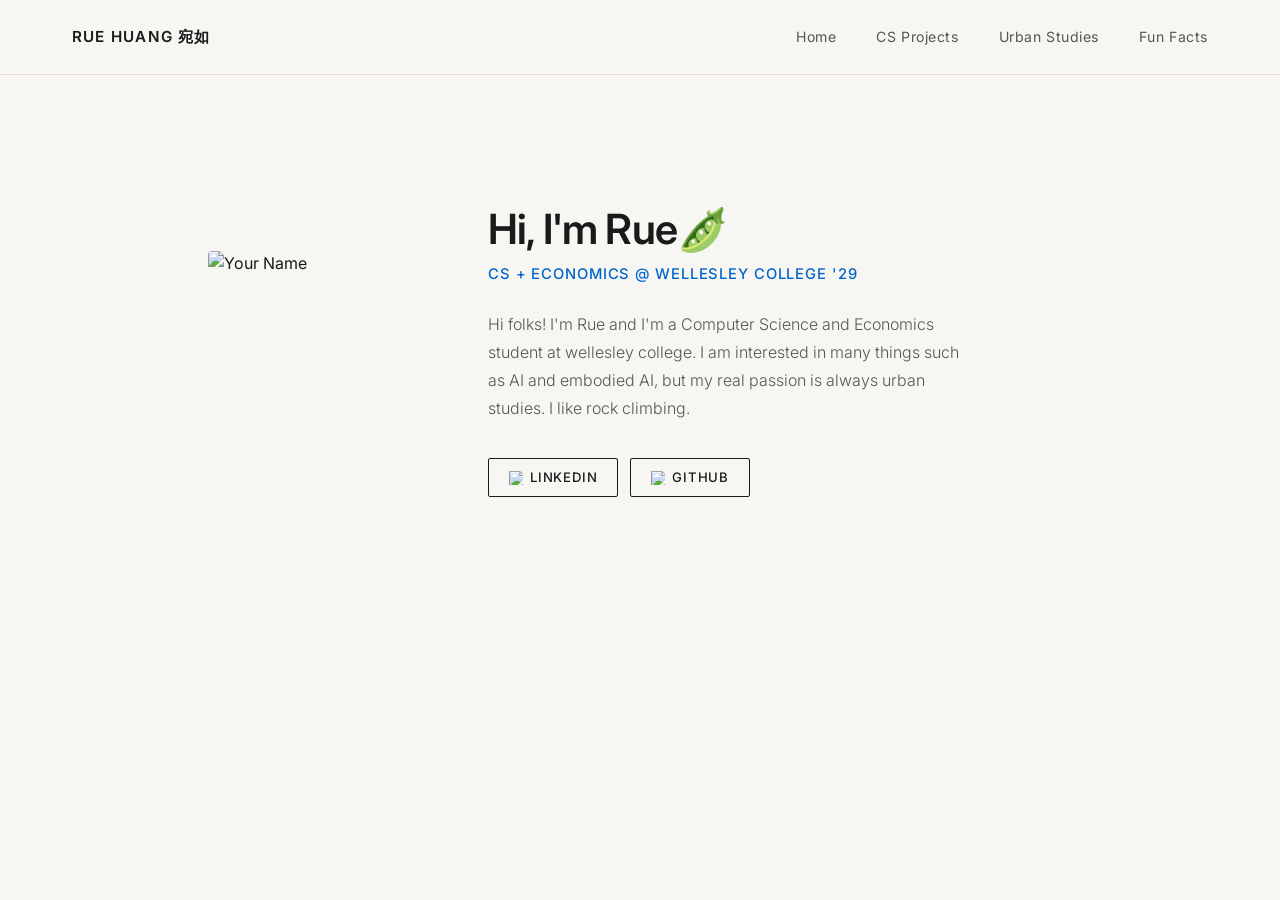
==== index.html @ 45bd581e "first commit" ====
<!DOCTYPE html>
<html lang="en">
<head>
  <meta charset="UTF-8" />
  <meta name="viewport" content="width=device-width, initial-scale=1.0" />
  <title>Rue Huang 宛如</title>
  <link rel="stylesheet" href="style.css" />
</head>
<body>

  <!-- 导航栏 -->
  <nav>
    <span class="nav-name">Rue Huang 宛如</span>
    <ul>
      <li><a href="index.html">Home</a></li>
      <li><a href="cs-projects.html">CS Projects</a></li>
      <li><a href="urban-studies.html">Urban Studies</a></li>
      <li><a href="fun-facts.html">Fun Facts</a></li>
    </ul>
  </nav>

  <!-- 主页内容 -->
  <main class="hero">
    <img src="assets/profile.jpg" alt="Your Name" class="profile-pic" />

    <div class="hero-text">
      <h1>Hi, I'm Rue🫛</h1>
      <p class="tagline">CS + Economics @ Wellesley College '29</p>

      <p class="bio">
        Hi folks! I'm Rue and I'm a Computer Science and Economics student at wellesley college. I am interested in many things such 
        as AI and embodied AI, but my real passion is always urban studies. I like rock climbing.

      </p>

      <!-- 社交链接 -->
      <div class="social-links">
        <a href="https://www.linkedin.com/in/wanruhuang1" target="_blank">
          <img src="https://cdn.jsdelivr.net/npm/simple-icons@v11/icons/linkedin.svg" alt="LinkedIn" />
          LinkedIn
        </a>
        <a href="https://github.com/wanrue1222" target="_blank">
          <img src="https://cdn.jsdelivr.net/npm/simple-icons@v11/icons/github.svg" alt="GitHub" />
          GitHub
        </a>
      </div>
    </div>
  </main>

</body>
</html>
---- style.css ----
/* ── 字体 ── */
@import url('https://fonts.googleapis.com/css2?family=Inter:wght@300;400;500;600&display=swap');

* {
  margin: 0;
  padding: 0;
  box-sizing: border-box;
}

body {
  font-family: 'Inter', sans-serif;
  background-color: #f8f6f2;
  color: #1a1a1a;
  line-height: 1.6;
}

/* ── 导航栏 ── */
nav {
  display: flex;
  justify-content: space-between;
  align-items: center;
  padding: 24px 72px;
  border-bottom: 1px solid #e2ddd6;
  position: sticky;
  top: 0;
  background: #f8f6f2;
  z-index: 100;
}

.nav-name {
  font-size: 0.95rem;
  font-weight: 600;
  letter-spacing: 0.08em;
  text-transform: uppercase;
}

nav ul {
  list-style: none;
  display: flex;
  gap: 40px;
}

nav a {
  text-decoration: none;
  color: #555;
  font-size: 0.88rem;
  font-weight: 400;
  letter-spacing: 0.04em;
  transition: color 0.2s;
}

nav a:hover {
  color: #1a1a1a;
}

/* ── 主页 Hero ── */
.hero {
  display: flex;
  align-items: center;
  gap: 80px;
  max-width: 960px;
  margin: 130px auto;
  padding: 0 48px;
}

.profile-pic {
  width: 200px;
  height: 200px;
  border-radius: 4px;        /* 锐利方角 */
  object-fit: cover;
  flex-shrink: 0;
}

.hero-text h1 {
  font-size: 2.6rem;
  font-weight: 600;
  letter-spacing: -0.02em;
  margin-bottom: 8px;
  line-height: 1.2;
}

.tagline {
  font-size: 0.92rem;
  color: #0066cc;            /* 暖金 */
  font-weight: 500;
  letter-spacing: 0.06em;
  text-transform: uppercase;
  margin-bottom: 24px;
}

.bio {
  font-size: 1rem;
  color: #555;
  margin-bottom: 36px;
  max-width: 480px;
  line-height: 1.75;
  font-weight: 300;
}

/* ── 社交链接 ── */
.social-links {
  display: flex;
  gap: 12px;
}

.social-links a {
  display: flex;
  align-items: center;
  gap: 7px;
  padding: 8px 20px;
  border: 1px solid #1a1a1a;
  border-radius: 2px;        /* 锐利 */
  text-decoration: none;
  color: #1a1a1a;
  font-size: 0.82rem;
  font-weight: 500;
  letter-spacing: 0.06em;
  text-transform: uppercase;
  transition: all 0.2s;
}

.social-links a:hover {
  background: #1a1a1a;
  color: #f8f6f2;
}

.social-links img {
  width: 14px;
  height: 14px;
  filter: none;
  transition: filter 0.2s;
}

.social-links a:hover img {
  filter: brightness(0) invert(1);
}

/* ── 其他页面通用（之后用到） ── */
.page-wrapper {
  max-width: 960px;
  margin: 100px auto;
  padding: 0 48px;
}

h2.section-title {
  font-size: 0.8rem;
  font-weight: 600;
  letter-spacing: 0.14em;
  text-transform: uppercase;
  color: #0066cc;
  margin-bottom: 48px;
}

.divider {
  border: none;
  border-top: 1px solid #e2ddd6;
  margin: 60px 0;
}
/* ── Project Cards ── */
.project-card {
  padding: 36px 0;
}

.project-header {
  display: flex;
  align-items: center;
  gap: 16px;
  margin-bottom: 14px;
}

.project-header h3 {
  font-size: 1.2rem;
  font-weight: 600;
  letter-spacing: -0.01em;
}

.project-tag {
  font-size: 0.72rem;
  font-weight: 500;
  letter-spacing: 0.1em;
  text-transform: uppercase;
  color: #0066cc;
  border: 1px solid #0066cc;
  padding: 2px 10px;
  border-radius: 2px;
}

.project-desc {
  font-size: 0.97rem;
  color: #555;
  font-weight: 300;
  max-width: 600px;
  line-height: 1.75;
  margin-bottom: 16px;
}

.project-link {
  font-size: 0.85rem;
  font-weight: 500;
  color: #0066cc;
  text-decoration: none;
  letter-spacing: 0.02em;
}

.project-link:hover {
  text-decoration: underline;
}
/* ── Exhibition Gallery ── */
.exhibit-gallery {
  display: grid;
  grid-template-columns: repeat(3, 1fr);
  gap: 12px;
  margin-top: 20px;
}

.exhibit-gallery img {
  width: 100%;
  aspect-ratio: 4/3;
  object-fit: cover;
  border-radius: 2px;
  filter: grayscale(20%);
  transition: filter 0.3s;
}

.exhibit-gallery img:hover {
  filter: grayscale(0%);
}

/* ── Map ── */
/* ── Map ── */
/* ── Map ── */
.map-hint {
  font-size: 0.78rem;
  color: #999;
  letter-spacing: 0.04em;
  margin-bottom: 16px;
  font-weight: 400;
}

.map-container {
  width: 100%;
  height: 420px;
  margin-bottom: 60px;
  border: 1px solid #e2ddd6;
  border-radius: 2px;
  overflow: hidden;
  filter: sepia(8%) contrast(95%);
}

#world-map {
  width: 100%;
  height: 100%;
}

/* Pin */
.custom-pin {
  background: none;
  border: none;
}

.pin-dot {
  width: 12px;
  height: 12px;
  background: #0066cc;
  border-radius: 50%;
  border: 2px solid #fff;
  box-shadow: 0 0 0 1px #0066cc;
  transition: transform 0.2s;
  cursor: pointer;
}

.pin-dot:hover {
  transform: scale(1.4);
}

/* Popup */
.custom-popup .leaflet-popup-content-wrapper {
  border-radius: 2px;
  box-shadow: 0 4px 24px rgba(0,0,0,0.10);
  border: 1px solid #e2ddd6;
  padding: 0;
}

.custom-popup .leaflet-popup-tip {
  background: #fff;
}

.map-popup {
  padding: 16px 20px;
  min-width: 200px;
}

.map-popup h4 {
  font-size: 0.9rem;
  font-weight: 600;
  letter-spacing: 0.04em;
  margin-bottom: 12px;
  color: #1a1a1a;
}

.popup-project {
  display: flex;
  flex-direction: column;
  margin-bottom: 10px;
}

.popup-project:last-child {
  margin-bottom: 0;
}

.popup-tag {
  font-size: 0.68rem;
  font-weight: 600;
  letter-spacing: 0.1em;
  text-transform: uppercase;
  color: #0066cc;
  margin-bottom: 2px;
}

.popup-title {
  font-size: 0.82rem;
  color: #444;
  font-weight: 300;
  line-height: 1.4;
}

/* ── Exhibition Gallery ── */
.exhibit-gallery {
  display: grid;
  grid-template-columns: repeat(3, 1fr);
  gap: 12px;
  margin-top: 20px;
}

.exhibit-gallery img {
  width: 100%;
  aspect-ratio: 4/3;
  object-fit: cover;
  border-radius: 2px;
  filter: grayscale(20%);
  transition: filter 0.3s;
}

.exhibit-gallery img:hover {
  filter: grayscale(0%);
}
/* ── Fun Facts ── */
.fun-intro {
  font-size: 1rem;
  color: #555;
  font-weight: 300;
  line-height: 1.85;
  max-width: 640px;
  margin-bottom: 48px;
}

/* Tabs */
.tab-bar {
  display: flex;
  gap: 0;
  border-bottom: 1px solid #e2ddd6;
  margin-bottom: 48px;
}

.tab-btn {
  background: none;
  border: none;
  border-bottom: 2px solid transparent;
  padding: 10px 24px;
  font-family: 'Inter', sans-serif;
  font-size: 0.85rem;
  font-weight: 500;
  letter-spacing: 0.06em;
  text-transform: uppercase;
  color: #999;
  cursor: pointer;
  margin-bottom: -1px;
  transition: all 0.2s;
}

.tab-btn.active {
  color: #1a1a1a;
  border-bottom: 2px solid #1a1a1a;
}

.tab-btn:hover {
  color: #1a1a1a;
}

.tab-content {
  display: none;
}

.tab-content.active {
  display: block;
}

.coming-soon {
  color: #aaa;
  font-size: 0.9rem;
  font-weight: 300;
  font-style: italic;
  padding: 60px 0;
}

/* Music sections */
.music-section {
  margin-bottom: 60px;
}

.music-section-title {
  font-size: 1.1rem;
  font-weight: 600;
  letter-spacing: -0.01em;
  margin-bottom: 4px;
}

.music-section-sub {
  font-size: 0.82rem;
  color: #999;
  font-weight: 300;
  margin-bottom: 28px;
  letter-spacing: 0.02em;
}

/* Playlist */
.playlist {
  display: flex;
  flex-direction: column;
  gap: 0;
}

.playlist-row {
  display: flex;
  align-items: center;
  gap: 20px;
  padding: 14px 0;
  border-bottom: 1px solid #f0ece6;
  transition: background 0.15s;
}

.playlist-row:hover {
  background: #f5f2ee;
  padding-left: 8px;
}

.pl-index {
  font-size: 0.72rem;
  color: #bbb;
  font-weight: 400;
  width: 24px;
  flex-shrink: 0;
  font-variant-numeric: tabular-nums;
}

.pl-info {
  display: flex;
  flex-direction: column;
  flex: 1;
}

.pl-song {
  font-size: 0.92rem;
  font-weight: 500;
  color: #1a1a1a;
}

.pl-artist {
  font-size: 0.78rem;
  color: #999;
  font-weight: 300;
}

.pl-genre {
  font-size: 0.72rem;
  color: #bbb;
  letter-spacing: 0.06em;
  text-transform: uppercase;
  flex-shrink: 0;
}

/* Ruefork */
.ruefork-grid {
  display: grid;
  grid-template-columns: repeat(auto-fill, minmax(200px, 1fr));
  gap: 24px;
}

.album-card {
  display: flex;
  flex-direction: column;
  gap: 10px;
}

.album-cover {
  width: 100%;
  aspect-ratio: 1;
  object-fit: cover;
  border-radius: 2px;
}

.placeholder-cover {
  background: #e8e4de;
}

.album-info {
  display: flex;
  flex-direction: column;
  gap: 2px;
}

.album-title {
  font-size: 0.88rem;
  font-weight: 600;
  color: #1a1a1a;
}

.album-artist {
  font-size: 0.78rem;
  color: #999;
  font-weight: 300;
}

.album-rating {
  font-size: 0.68rem;
  font-weight: 600;
  letter-spacing: 0.1em;
  text-transform: uppercase;
  padding: 2px 8px;
  border-radius: 2px;
  width: fit-content;
  margin-top: 4px;
}

.album-rating.love  { background: #1a1a1a; color: #f8f6f2; }
.album-rating.okay  { background: #e8e4de; color: #555; }
.album-rating.mid   { background: #f0ece6; color: #888; }
.album-rating.ugh   { background: #f8f6f2; color: #bbb; border: 1px solid #e2ddd6; }

.album-review {
  font-size: 0.78rem;
  color: #888;
  font-weight: 300;
  line-height: 1.6;
}

/* Practice Log */
.practice-log {
  display: flex;
  flex-direction: column;
  gap: 0;
}

.practice-entry {
  display: flex;
  gap: 32px;
  padding: 20px 0;
  border-bottom: 1px solid #f0ece6;
}

.practice-date {
  font-size: 0.75rem;
  color: #bbb;
  font-weight: 400;
  width: 72px;
  flex-shrink: 0;
  padding-top: 2px;
}

.practice-body {
  display: flex;
  flex-direction: column;
  gap: 6px;
}

.practice-instrument {
  font-size: 0.78rem;
  font-weight: 600;
  letter-spacing: 0.08em;
  text-transform: uppercase;
  color: #0066cc;
}

.practice-note {
  font-size: 0.88rem;
  color: #555;
  font-weight: 300;
  line-height: 1.7;
  max-width: 520px;
}
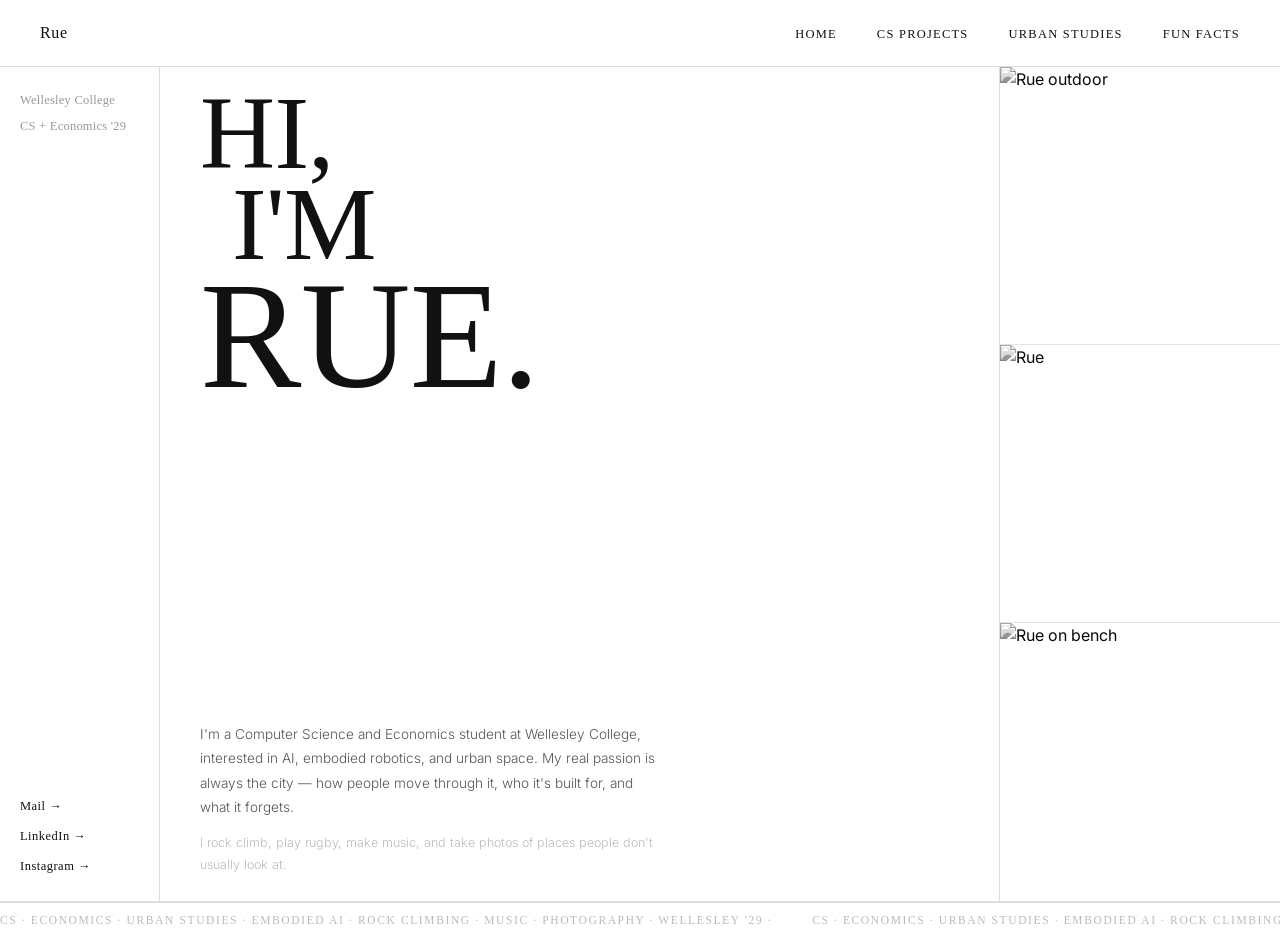
==== commit be35f593: "update" ====
--- a/index.html
+++ b/index.html
@@ -3,14 +3,13 @@
 <head>
   <meta charset="UTF-8" />
   <meta name="viewport" content="width=device-width, initial-scale=1.0" />
-  <title>Rue Huang 宛如</title>
+  <title>Rue</title>
   <link rel="stylesheet" href="style.css" />
 </head>
 <body>
 
-  <!-- 导航栏 -->
   <nav>
-    <span class="nav-name">Rue Huang 宛如</span>
+    <span class="nav-name">Rue</span>
     <ul>
       <li><a href="index.html">Home</a></li>
       <li><a href="cs-projects.html">CS Projects</a></li>
@@ -19,33 +18,57 @@
     </ul>
   </nav>
 
-  <!-- 主页内容 -->
-  <main class="hero">
-    <img src="assets/profile.jpg" alt="Your Name" class="profile-pic" />
+  <section class="hero-new">
 
-    <div class="hero-text">
-      <h1>Hi, I'm Rue🫛</h1>
-      <p class="tagline">CS + Economics @ Wellesley College '29</p>
-
-      <p class="bio">
-        Hi folks! I'm Rue and I'm a Computer Science and Economics student at wellesley college. I am interested in many things such 
-        as AI and embodied AI, but my real passion is always urban studies. I like rock climbing.
-
-      </p>
-
-      <!-- 社交链接 -->
-      <div class="social-links">
-        <a href="https://www.linkedin.com/in/wanruhuang1" target="_blank">
-          <img src="https://cdn.jsdelivr.net/npm/simple-icons@v11/icons/linkedin.svg" alt="LinkedIn" />
-          LinkedIn
-        </a>
-        <a href="https://github.com/wanrue1222" target="_blank">
-          <img src="https://cdn.jsdelivr.net/npm/simple-icons@v11/icons/github.svg" alt="GitHub" />
-          GitHub
-        </a>
+    <!-- 左列：只放meta + 社交 -->
+    <div class="hero-left">
+      <div class="hero-meta">
+        <span>Wellesley College</span>
+        <span>CS + Economics '29</span>
+      </div>
+      <div class="hero-social">
+        <a href="mailto:you@wellesley.edu">Mail →</a>
+        <a href="https://linkedin.com/in/yourprofile" target="_blank">LinkedIn →</a>
+        <a href="https://instagram.com/yourhandle" target="_blank">Instagram →</a>
       </div>
     </div>
-  </main>
+
+    <!-- 중앙：大标题 + 简介 -->
+    <div class="hero-center">
+      <h1 class="big-name">
+        <span class="line-hi">HI,</span>
+        <span class="line-im">I'M</span>
+        <span class="line-rue">RUE.</span>
+      </h1>
+      <div class="hero-bio">
+        <p>
+          I'm a Computer Science and Economics student at Wellesley College,
+          interested in AI, embodied robotics, and urban space. My real passion
+          is always the city — how people move through it, who it's built for,
+          and what it forgets.
+        </p>
+        <p class="bio-sub">
+          I rock climb, play rugby, make music, and take photos of
+          places people don't usually look at.
+        </p>
+      </div>
+    </div>
+
+    <!-- 右列：两张照片叠放 -->
+    <div class="hero-right">
+      <img src="assets/outdoor.jpg" alt="Rue outdoor" class="hero-img top-img" />
+      <img src="assets/profile.jpg" alt="Rue" class="hero-img bottom-img" />
+       <img src="assets/bench.jpg" alt="Rue on bench" class="hero-img" />
+    </div>
+
+  </section>
+
+  <div class="ticker-wrap">
+    <div class="ticker">
+      <span>CS · ECONOMICS · URBAN STUDIES · EMBODIED AI · ROCK CLIMBING · MUSIC · PHOTOGRAPHY · WELLESLEY '29 · </span>
+      <span>CS · ECONOMICS · URBAN STUDIES · EMBODIED AI · ROCK CLIMBING · MUSIC · PHOTOGRAPHY · WELLESLEY '29 · </span>
+    </div>
+  </div>
 
 </body>
 </html>
--- a/style.css
+++ b/style.css
@@ -1,5 +1,5 @@
 /* ── 字体 ── */
-@import url('https://fonts.googleapis.com/css2?family=Inter:wght@300;400;500;600&display=swap');
+@import url('https://fonts.googleapis.com/css2?family=IM+Fell+English:ital@0;1&family=Inter:wght@300;400;500;600&display=swap');
 
 * {
   margin: 0;
@@ -9,9 +9,10 @@
 
 body {
   font-family: 'Inter', sans-serif;
-  background-color: #f8f6f2;
-  color: #1a1a1a;
+  background-color: #ffffff;
+  color: #111111;
   line-height: 1.6;
+  min-height: 100vh;
 }
 
 /* ── 导航栏 ── */
@@ -19,19 +20,20 @@
   display: flex;
   justify-content: space-between;
   align-items: center;
-  padding: 24px 72px;
-  border-bottom: 1px solid #e2ddd6;
+  padding: 20px 40px;
+  border-bottom: 1px solid #ddd;
   position: sticky;
   top: 0;
-  background: #f8f6f2;
+  background: #ffffff;
   z-index: 100;
 }
 
 .nav-name {
-  font-size: 0.95rem;
-  font-weight: 600;
-  letter-spacing: 0.08em;
-  text-transform: uppercase;
+  font-family: 'IM Fell English', serif;
+  font-size: 1rem;
+  font-weight: 400;
+  letter-spacing: 0.04em;
+  color: #111;
 }
 
 nav ul {
@@ -42,100 +44,183 @@
 
 nav a {
   text-decoration: none;
+  color: #111;
+  font-family: 'IM Fell English', serif;
+  font-size: 0.78rem;
+  font-weight: 400;
+  letter-spacing: 0.1em;
+  text-transform: uppercase;
+  transition: opacity 0.2s;
+}
+
+nav a:hover {
+  opacity: 0.4;
+}
+
+/* ── 主页 Hero ── */
+.hero-new {
+  display: grid;
+  grid-template-columns: 160px 1fr 280px;
+  height: calc(100vh - 65px);
+  max-height: calc(100vh - 65px);
+  overflow: hidden;
+  border-bottom: 1px solid #ddd;
+}
+
+/* 左列 */
+.hero-left {
+  border-right: 1px solid #ddd;
+  padding: 24px 20px;
+  display: flex;
+  flex-direction: column;
+  justify-content: space-between;
+  gap: 0;
+}
+
+.hero-meta {
+  display: flex;
+  flex-direction: column;
+  gap: 6px;
+}
+
+.hero-meta span {
+  font-family: 'IM Fell English', serif;
+  font-size: 0.78rem;
+  color: #999;
+  letter-spacing: 0.02em;
+}
+
+.hero-social {
+  display: flex;
+  flex-direction: column;
+  gap: 10px;
+}
+
+.hero-social a {
+  font-size: 0.78rem;
+  color: #111;
+  font-family: 'IM Fell English', serif;
+  text-decoration: none;
+  letter-spacing: 0.04em;
+  transition: opacity 0.2s;
+}
+
+.hero-social a:hover {
+  opacity: 0.4;
+}
+
+/* 中间 */
+.hero-center {
+  display: flex;
+  flex-direction: column;
+  justify-content: space-between;
+  gap: 0;
+  padding: 20px 40px 24px 40px;
+  border-right: 1px solid #ddd;
+}
+
+.big-name {
+  font-family: 'IM Fell English', serif;
+  font-weight: 400;
+  line-height: 0.88;
+  letter-spacing: -0.03em;
+  display: flex;
+  flex-direction: column;
+}
+
+.line-hi {
+  font-size: 6.5rem;
+  color: #111;
+  animation: float 5s ease-in-out infinite;
+}
+
+.line-im {
+  font-size: 6.5rem;
+  color: #111;
+  animation: float 5s ease-in-out infinite 0.3s;
+  padding-left: 2rem;
+}
+
+.line-rue {
+  font-size: 9.5rem;
+  color: #111;
+  animation: float 5s ease-in-out infinite 0.6s;
+}
+
+@keyframes float {
+  0%   { transform: translateY(0px); }
+  50%  { transform: translateY(-10px); }
+  100% { transform: translateY(0px); }
+}
+
+.hero-bio {
+  display: flex;
+  flex-direction: column;
+  gap: 12px;
+  max-width: 460px;
+}
+
+.hero-bio p {
+  font-size: 0.85rem;
   color: #555;
-  font-size: 0.88rem;
-  font-weight: 400;
-  letter-spacing: 0.04em;
-  transition: color 0.2s;
-}
-
-nav a:hover {
-  color: #1a1a1a;
-}
-
-/* ── 主页 Hero ── */
-.hero {
-  display: flex;
-  align-items: center;
-  gap: 80px;
-  max-width: 960px;
-  margin: 130px auto;
-  padding: 0 48px;
-}
-
-.profile-pic {
-  width: 200px;
-  height: 200px;
-  border-radius: 4px;        /* 锐利方角 */
+  line-height: 1.8;
+  font-weight: 300;
+}
+
+.bio-sub {
+  color: #bbb !important;
+  font-size: 0.78rem !important;
+}
+
+/* 右列：三张照片 */
+.hero-right {
+  display: flex;
+  flex-direction: column;
+  height: 100%;
+}
+
+.hero-img {
+  width: 100%;
+  flex: 1;
   object-fit: cover;
-  flex-shrink: 0;
-}
-
-.hero-text h1 {
-  font-size: 2.6rem;
-  font-weight: 600;
-  letter-spacing: -0.02em;
-  margin-bottom: 8px;
-  line-height: 1.2;
-}
-
-.tagline {
-  font-size: 0.92rem;
-  color: #0066cc;            /* 暖金 */
-  font-weight: 500;
-  letter-spacing: 0.06em;
-  text-transform: uppercase;
-  margin-bottom: 24px;
-}
-
-.bio {
-  font-size: 1rem;
-  color: #555;
-  margin-bottom: 36px;
-  max-width: 480px;
-  line-height: 1.75;
-  font-weight: 300;
-}
-
-/* ── 社交链接 ── */
-.social-links {
-  display: flex;
-  gap: 12px;
-}
-
-.social-links a {
-  display: flex;
-  align-items: center;
-  gap: 7px;
-  padding: 8px 20px;
-  border: 1px solid #1a1a1a;
-  border-radius: 2px;        /* 锐利 */
-  text-decoration: none;
-  color: #1a1a1a;
-  font-size: 0.82rem;
-  font-weight: 500;
-  letter-spacing: 0.06em;
-  text-transform: uppercase;
-  transition: all 0.2s;
-}
-
-.social-links a:hover {
-  background: #1a1a1a;
-  color: #f8f6f2;
-}
-
-.social-links img {
-  width: 14px;
-  height: 14px;
-  filter: none;
-  transition: filter 0.2s;
-}
-
-.social-links a:hover img {
-  filter: brightness(0) invert(1);
-}
-
-/* ── 其他页面通用（之后用到） ── */
+  object-position: center top;
+  filter: grayscale(100%) contrast(108%);
+  border-bottom: 1px solid #ddd;
+  min-height: 0;
+}
+
+.hero-img:last-child {
+  border-bottom: none;
+}
+
+/* Ticker */
+.ticker-wrap {
+  overflow: hidden;
+  border-top: 1px solid #ddd;
+  padding: 8px 0;
+  background: #fff;
+}
+
+.ticker {
+  display: flex;
+  white-space: nowrap;
+  animation: ticker 20s linear infinite;
+}
+
+.ticker span {
+  font-size: 0.72rem;
+  letter-spacing: 0.14em;
+  color: #bbb;
+  padding-right: 40px;
+  font-family: 'IM Fell English', serif;
+}
+
+@keyframes ticker {
+  0%   { transform: translateX(0); }
+  100% { transform: translateX(-50%); }
+}
+
+/* ── 其他页面通用 ── */
 .page-wrapper {
   max-width: 960px;
   margin: 100px auto;
@@ -143,19 +228,31 @@
 }
 
 h2.section-title {
-  font-size: 0.8rem;
-  font-weight: 600;
-  letter-spacing: 0.14em;
+  font-family: 'IM Fell English', serif;
+  font-size: 0.75rem;
+  font-weight: 400;
+  letter-spacing: 0.2em;
   text-transform: uppercase;
-  color: #0066cc;
+  color: #111;
   margin-bottom: 48px;
+  display: flex;
+  align-items: center;
+  gap: 16px;
+}
+
+h2.section-title::after {
+  content: '';
+  flex: 1;
+  height: 1px;
+  background: #ddd;
 }
 
 .divider {
   border: none;
-  border-top: 1px solid #e2ddd6;
+  border-top: 1px solid #eee;
   margin: 60px 0;
 }
+
 /* ── Project Cards ── */
 .project-card {
   padding: 36px 0;
@@ -169,42 +266,140 @@
 }
 
 .project-header h3 {
-  font-size: 1.2rem;
-  font-weight: 600;
-  letter-spacing: -0.01em;
+  font-family: 'IM Fell English', serif;
+  font-size: 1.3rem;
+  font-weight: 400;
+  color: #111;
 }
 
 .project-tag {
-  font-size: 0.72rem;
+  font-size: 0.68rem;
   font-weight: 500;
   letter-spacing: 0.1em;
   text-transform: uppercase;
-  color: #0066cc;
-  border: 1px solid #0066cc;
+  color: #111;
+  border: 1px solid #111;
   padding: 2px 10px;
-  border-radius: 2px;
+  border-radius: 0;
+  opacity: 0.5;
 }
 
 .project-desc {
-  font-size: 0.97rem;
+  font-size: 0.93rem;
+  color: #777;
+  font-weight: 300;
+  max-width: 600px;
+  line-height: 1.8;
+  margin-bottom: 16px;
+}
+
+.project-link {
+  font-size: 0.82rem;
+  font-weight: 500;
+  color: #111;
+  text-decoration: none;
+  letter-spacing: 0.06em;
+  transition: opacity 0.2s;
+}
+
+.project-link:hover {
+  opacity: 0.5;
+}
+
+/* ── Map ── */
+.map-hint {
+  font-size: 0.75rem;
+  color: #bbb;
+  letter-spacing: 0.06em;
+  margin-bottom: 16px;
+}
+
+.map-container {
+  width: 100%;
+  height: 420px;
+  margin-bottom: 60px;
+  border: 1px solid #ddd;
+  overflow: hidden;
+  filter: grayscale(100%) contrast(1.05);
+}
+
+#world-map {
+  width: 100%;
+  height: 100%;
+}
+
+.custom-pin {
+  background: none;
+  border: none;
+}
+
+.pin-dot {
+  width: 10px;
+  height: 10px;
+  background: #111;
+  border-radius: 50%;
+  border: 2px solid #fff;
+  box-shadow: 0 0 0 1px #111;
+  transition: transform 0.2s;
+  cursor: pointer;
+}
+
+.pin-dot:hover {
+  transform: scale(1.5);
+}
+
+.custom-popup .leaflet-popup-content-wrapper {
+  background: #fff;
+  border-radius: 0;
+  box-shadow: 0 4px 24px rgba(0,0,0,0.1);
+  border: 1px solid #ddd;
+  padding: 0;
+  color: #111;
+}
+
+.custom-popup .leaflet-popup-tip {
+  background: #fff;
+}
+
+.map-popup {
+  padding: 16px 20px;
+  min-width: 200px;
+}
+
+.map-popup h4 {
+  font-family: 'IM Fell English', serif;
+  font-size: 0.95rem;
+  font-weight: 400;
+  margin-bottom: 12px;
+  color: #111;
+}
+
+.popup-project {
+  display: flex;
+  flex-direction: column;
+  margin-bottom: 10px;
+}
+
+.popup-project:last-child {
+  margin-bottom: 0;
+}
+
+.popup-tag {
+  font-size: 0.65rem;
+  font-weight: 600;
+  letter-spacing: 0.1em;
+  text-transform: uppercase;
+  color: #999;
+  margin-bottom: 2px;
+}
+
+.popup-title {
+  font-size: 0.8rem;
   color: #555;
   font-weight: 300;
-  max-width: 600px;
-  line-height: 1.75;
-  margin-bottom: 16px;
-}
-
-.project-link {
-  font-size: 0.85rem;
-  font-weight: 500;
-  color: #0066cc;
-  text-decoration: none;
-  letter-spacing: 0.02em;
-}
-
-.project-link:hover {
-  text-decoration: underline;
-}
+  line-height: 1.4;
+}
+
 /* ── Exhibition Gallery ── */
 .exhibit-gallery {
   display: grid;
@@ -217,8 +412,7 @@
   width: 100%;
   aspect-ratio: 4/3;
   object-fit: cover;
-  border-radius: 2px;
-  filter: grayscale(20%);
+  filter: grayscale(100%) contrast(110%);
   transition: filter 0.3s;
 }
 
@@ -226,139 +420,19 @@
   filter: grayscale(0%);
 }
 
-/* ── Map ── */
-/* ── Map ── */
-/* ── Map ── */
-.map-hint {
-  font-size: 0.78rem;
-  color: #999;
-  letter-spacing: 0.04em;
-  margin-bottom: 16px;
-  font-weight: 400;
-}
-
-.map-container {
-  width: 100%;
-  height: 420px;
-  margin-bottom: 60px;
-  border: 1px solid #e2ddd6;
-  border-radius: 2px;
-  overflow: hidden;
-  filter: sepia(8%) contrast(95%);
-}
-
-#world-map {
-  width: 100%;
-  height: 100%;
-}
-
-/* Pin */
-.custom-pin {
-  background: none;
-  border: none;
-}
-
-.pin-dot {
-  width: 12px;
-  height: 12px;
-  background: #0066cc;
-  border-radius: 50%;
-  border: 2px solid #fff;
-  box-shadow: 0 0 0 1px #0066cc;
-  transition: transform 0.2s;
-  cursor: pointer;
-}
-
-.pin-dot:hover {
-  transform: scale(1.4);
-}
-
-/* Popup */
-.custom-popup .leaflet-popup-content-wrapper {
-  border-radius: 2px;
-  box-shadow: 0 4px 24px rgba(0,0,0,0.10);
-  border: 1px solid #e2ddd6;
-  padding: 0;
-}
-
-.custom-popup .leaflet-popup-tip {
-  background: #fff;
-}
-
-.map-popup {
-  padding: 16px 20px;
-  min-width: 200px;
-}
-
-.map-popup h4 {
-  font-size: 0.9rem;
-  font-weight: 600;
-  letter-spacing: 0.04em;
-  margin-bottom: 12px;
-  color: #1a1a1a;
-}
-
-.popup-project {
-  display: flex;
-  flex-direction: column;
-  margin-bottom: 10px;
-}
-
-.popup-project:last-child {
-  margin-bottom: 0;
-}
-
-.popup-tag {
-  font-size: 0.68rem;
-  font-weight: 600;
-  letter-spacing: 0.1em;
-  text-transform: uppercase;
-  color: #0066cc;
-  margin-bottom: 2px;
-}
-
-.popup-title {
-  font-size: 0.82rem;
-  color: #444;
-  font-weight: 300;
-  line-height: 1.4;
-}
-
-/* ── Exhibition Gallery ── */
-.exhibit-gallery {
-  display: grid;
-  grid-template-columns: repeat(3, 1fr);
-  gap: 12px;
-  margin-top: 20px;
-}
-
-.exhibit-gallery img {
-  width: 100%;
-  aspect-ratio: 4/3;
-  object-fit: cover;
-  border-radius: 2px;
-  filter: grayscale(20%);
-  transition: filter 0.3s;
-}
-
-.exhibit-gallery img:hover {
-  filter: grayscale(0%);
-}
 /* ── Fun Facts ── */
 .fun-intro {
-  font-size: 1rem;
-  color: #555;
-  font-weight: 300;
-  line-height: 1.85;
+  font-size: 0.97rem;
+  color: #777;
+  font-weight: 300;
+  line-height: 1.9;
   max-width: 640px;
   margin-bottom: 48px;
 }
 
-/* Tabs */
 .tab-bar {
   display: flex;
-  gap: 0;
-  border-bottom: 1px solid #e2ddd6;
+  border-bottom: 1px solid #ddd;
   margin-bottom: 48px;
 }
 
@@ -367,24 +441,23 @@
   border: none;
   border-bottom: 2px solid transparent;
   padding: 10px 24px;
-  font-family: 'Inter', sans-serif;
+  font-family: 'IM Fell English', serif;
   font-size: 0.85rem;
-  font-weight: 500;
+  font-weight: 400;
   letter-spacing: 0.06em;
-  text-transform: uppercase;
-  color: #999;
+  color: #bbb;
   cursor: pointer;
   margin-bottom: -1px;
   transition: all 0.2s;
 }
 
 .tab-btn.active {
-  color: #1a1a1a;
-  border-bottom: 2px solid #1a1a1a;
+  color: #111;
+  border-bottom: 2px solid #111;
 }
 
 .tab-btn:hover {
-  color: #1a1a1a;
+  color: #111;
 }
 
 .tab-content {
@@ -396,8 +469,8 @@
 }
 
 .coming-soon {
-  color: #aaa;
-  font-size: 0.9rem;
+  color: #ccc;
+  font-size: 0.88rem;
   font-weight: 300;
   font-style: italic;
   padding: 60px 0;
@@ -409,25 +482,25 @@
 }
 
 .music-section-title {
-  font-size: 1.1rem;
-  font-weight: 600;
-  letter-spacing: -0.01em;
+  font-family: 'IM Fell English', serif;
+  font-size: 1.2rem;
+  font-weight: 400;
+  color: #111;
   margin-bottom: 4px;
 }
 
 .music-section-sub {
-  font-size: 0.82rem;
-  color: #999;
+  font-size: 0.78rem;
+  color: #bbb;
   font-weight: 300;
   margin-bottom: 28px;
-  letter-spacing: 0.02em;
+  letter-spacing: 0.04em;
 }
 
 /* Playlist */
 .playlist {
   display: flex;
   flex-direction: column;
-  gap: 0;
 }
 
 .playlist-row {
@@ -435,19 +508,17 @@
   align-items: center;
   gap: 20px;
   padding: 14px 0;
-  border-bottom: 1px solid #f0ece6;
-  transition: background 0.15s;
+  border-bottom: 1px solid #f0f0f0;
+  transition: all 0.15s;
 }
 
 .playlist-row:hover {
-  background: #f5f2ee;
   padding-left: 8px;
 }
 
 .pl-index {
-  font-size: 0.72rem;
-  color: #bbb;
-  font-weight: 400;
+  font-size: 0.7rem;
+  color: #ccc;
   width: 24px;
   flex-shrink: 0;
   font-variant-numeric: tabular-nums;
@@ -460,21 +531,21 @@
 }
 
 .pl-song {
-  font-size: 0.92rem;
-  font-weight: 500;
-  color: #1a1a1a;
+  font-size: 0.9rem;
+  font-weight: 400;
+  color: #111;
 }
 
 .pl-artist {
-  font-size: 0.78rem;
-  color: #999;
+  font-size: 0.76rem;
+  color: #bbb;
   font-weight: 300;
 }
 
 .pl-genre {
-  font-size: 0.72rem;
-  color: #bbb;
-  letter-spacing: 0.06em;
+  font-size: 0.68rem;
+  color: #ccc;
+  letter-spacing: 0.08em;
   text-transform: uppercase;
   flex-shrink: 0;
 }
@@ -482,7 +553,7 @@
 /* Ruefork */
 .ruefork-grid {
   display: grid;
-  grid-template-columns: repeat(auto-fill, minmax(200px, 1fr));
+  grid-template-columns: repeat(auto-fill, minmax(180px, 1fr));
   gap: 24px;
 }
 
@@ -496,11 +567,18 @@
   width: 100%;
   aspect-ratio: 1;
   object-fit: cover;
-  border-radius: 2px;
+  filter: grayscale(100%) contrast(110%);
+  transition: filter 0.3s;
+}
+
+.album-cover:hover {
+  filter: grayscale(0%);
 }
 
 .placeholder-cover {
-  background: #e8e4de;
+  background: #f0f0f0;
+  width: 100%;
+  aspect-ratio: 1;
 }
 
 .album-info {
@@ -510,36 +588,35 @@
 }
 
 .album-title {
-  font-size: 0.88rem;
-  font-weight: 600;
-  color: #1a1a1a;
+  font-size: 0.85rem;
+  font-weight: 500;
+  color: #111;
 }
 
 .album-artist {
-  font-size: 0.78rem;
-  color: #999;
+  font-size: 0.75rem;
+  color: #bbb;
   font-weight: 300;
 }
 
 .album-rating {
-  font-size: 0.68rem;
+  font-size: 0.65rem;
   font-weight: 600;
   letter-spacing: 0.1em;
   text-transform: uppercase;
   padding: 2px 8px;
-  border-radius: 2px;
   width: fit-content;
   margin-top: 4px;
 }
 
-.album-rating.love  { background: #1a1a1a; color: #f8f6f2; }
-.album-rating.okay  { background: #e8e4de; color: #555; }
-.album-rating.mid   { background: #f0ece6; color: #888; }
-.album-rating.ugh   { background: #f8f6f2; color: #bbb; border: 1px solid #e2ddd6; }
+.album-rating.love { background: #111; color: #fff; }
+.album-rating.okay { background: #eee; color: #555; }
+.album-rating.mid  { background: #f5f5f5; color: #aaa; }
+.album-rating.ugh  { border: 1px solid #ddd; color: #ccc; }
 
 .album-review {
-  font-size: 0.78rem;
-  color: #888;
+  font-size: 0.76rem;
+  color: #aaa;
   font-weight: 300;
   line-height: 1.6;
 }
@@ -548,20 +625,18 @@
 .practice-log {
   display: flex;
   flex-direction: column;
-  gap: 0;
 }
 
 .practice-entry {
   display: flex;
   gap: 32px;
   padding: 20px 0;
-  border-bottom: 1px solid #f0ece6;
+  border-bottom: 1px solid #f0f0f0;
 }
 
 .practice-date {
-  font-size: 0.75rem;
-  color: #bbb;
-  font-weight: 400;
+  font-size: 0.72rem;
+  color: #ccc;
   width: 72px;
   flex-shrink: 0;
   padding-top: 2px;
@@ -574,16 +649,16 @@
 }
 
 .practice-instrument {
-  font-size: 0.78rem;
+  font-size: 0.72rem;
   font-weight: 600;
-  letter-spacing: 0.08em;
+  letter-spacing: 0.1em;
   text-transform: uppercase;
-  color: #0066cc;
+  color: #111;
 }
 
 .practice-note {
   font-size: 0.88rem;
-  color: #555;
+  color: #777;
   font-weight: 300;
   line-height: 1.7;
   max-width: 520px;
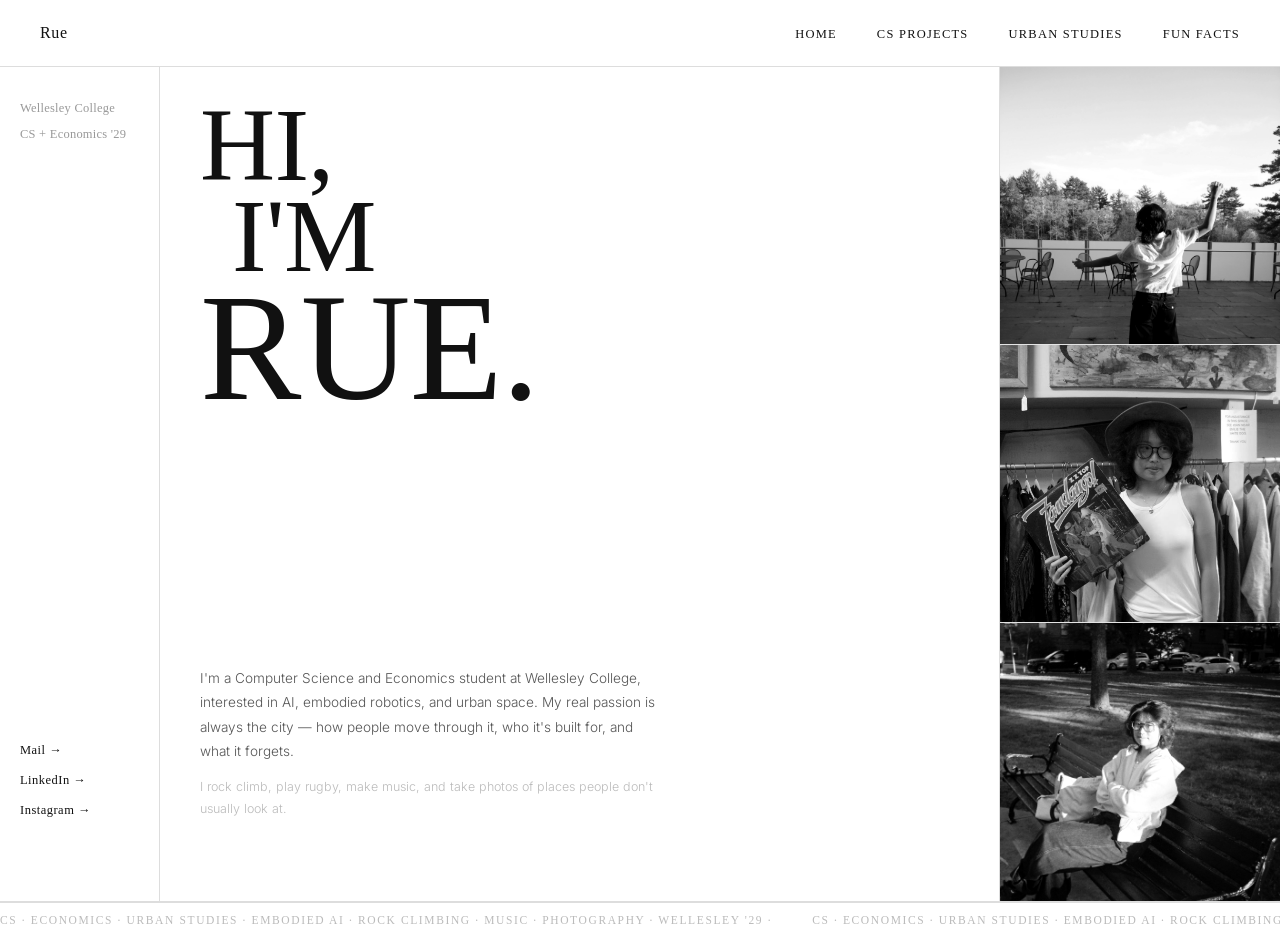
==== commit 9c53d685: "update layout" ====
--- a/index.html
+++ b/index.html
@@ -56,9 +56,9 @@
 
     <!-- 右列：两张照片叠放 -->
     <div class="hero-right">
-      <img src="assets/outdoor.jpg" alt="Rue outdoor" class="hero-img top-img" />
-      <img src="assets/profile.jpg" alt="Rue" class="hero-img bottom-img" />
-       <img src="assets/bench.jpg" alt="Rue on bench" class="hero-img" />
+      <img src="assets/outdoor.JPG" alt="Rue outdoor" class="hero-img top-img" />
+      <img src="assets/profile.JPG" alt="Rue" class="hero-img bottom-img" />
+       <img src="assets/bench.JPG" alt="Rue on bench" class="hero-img" />
     </div>
 
   </section>
--- a/style.css
+++ b/style.css
@@ -70,7 +70,7 @@
 /* 左列 */
 .hero-left {
   border-right: 1px solid #ddd;
-  padding: 24px 20px;
+  padding: 32px 20px 80px 20px;
   display: flex;
   flex-direction: column;
   justify-content: space-between;
@@ -115,7 +115,7 @@
   flex-direction: column;
   justify-content: space-between;
   gap: 0;
-  padding: 20px 40px 24px 40px;
+  padding: 32px 40px 80px 40px;
   border-right: 1px solid #ddd;
 }
 
@@ -158,6 +158,7 @@
   flex-direction: column;
   gap: 12px;
   max-width: 460px;
+  margin-top: -120px;
 }
 
 .hero-bio p {
